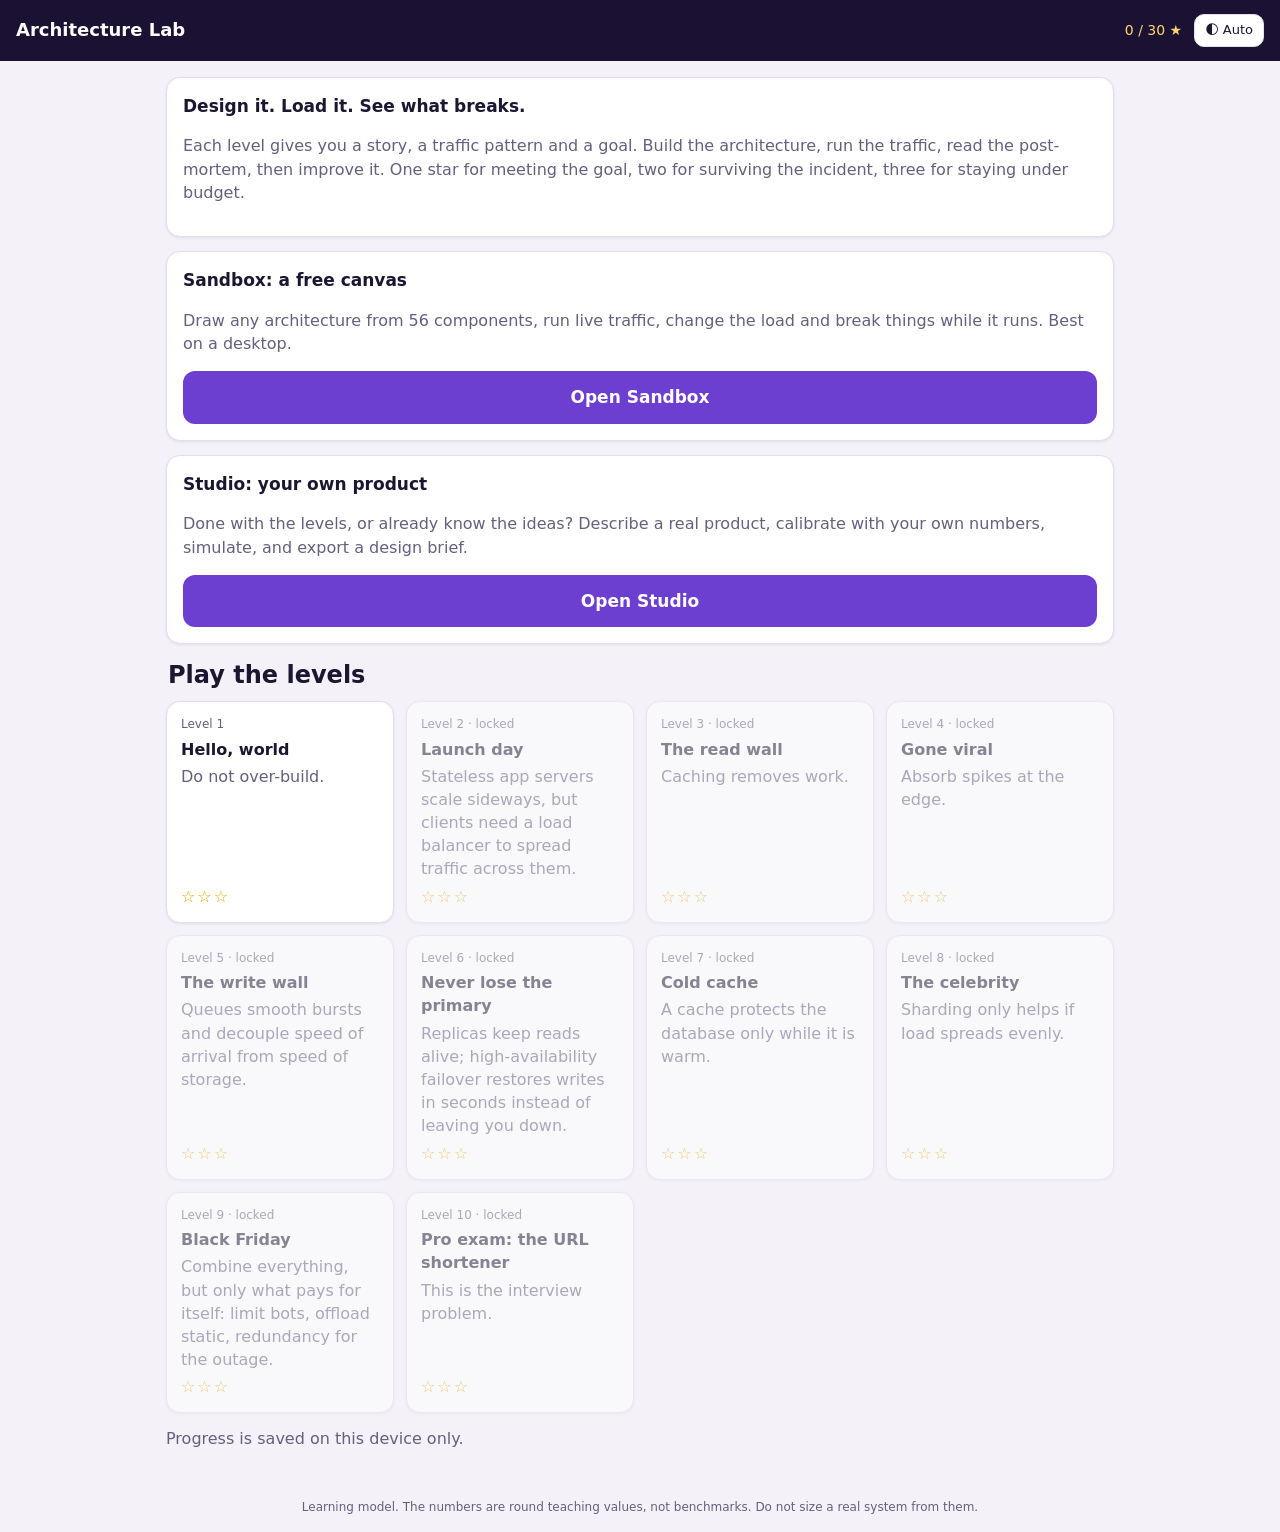
==== index.html @ b8d953fd "Architecture Lab: system design sandbox, 303-component catalog, 118 examples, interview practice, lo" ====
<!doctype html>
<html lang="en">
<head>
<meta charset="utf-8">
<title>Architecture Lab</title>
<meta name="viewport" content="width=device-width, initial-scale=1, viewport-fit=cover">
<meta name="description" content="Design a system, run real-looking traffic through it, and see what breaks. Ten levels from a blog to a URL shortener interview.">
<meta name="theme-color" content="#1b1233">
<meta name="apple-mobile-web-app-capable" content="yes">
<meta name="mobile-web-app-capable" content="yes">
<meta name="apple-mobile-web-app-status-bar-style" content="black-translucent">
<meta name="apple-mobile-web-app-title" content="Arch Lab">
<link rel="manifest" href="manifest.webmanifest">
<link rel="icon" href="icon.svg" type="image/svg+xml">
<link rel="apple-touch-icon" href="icon-180.png">
<link rel="stylesheet" href="style.css">
<script src="theme.js"></script>
</head>
<body>
<header class="top">
  <button id="back" class="icon" aria-label="Back to levels" hidden>&larr;</button>
  <h1 id="title">Architecture Lab</h1>
  <span id="totalStars" class="stars-total" aria-label="Total stars"></span>
</header>
<main id="app" aria-live="polite"></main>
<footer class="foot">Learning model. The numbers are round teaching values, not benchmarks. Do not size a real system from them.</footer>
<script src="engine.js"></script>
<script src="levels.js"></script>
<script src="graph.js"></script>
<script src="app.js"></script>
</body>
</html>
---- style.css ----
:root {
  --bg: #f4f2f8; --card: #ffffff; --ink: #1c1730; --muted: #665f7d; --line: #e3deee; --accent: #6d3fd0; --accent-ink: #ffffff; --accent-soft: #efe8fb;
  --ok: #157a3d; --ok-bg: #e3f5ea; --warn: #8a5a00; --warn-bg: #fff2d1; --bad: #b3261e; --bad-bg: #fde8e6; --chart-a: #6d3fd0; --chart-b: #d9534f; --shadow: 0 1px 3px rgba(20,10,50,.08);
  color-scheme: light;
}
@media (prefers-color-scheme: dark) {
  :root:not([data-theme="light"]) { --bg: #120e1f; --card: #1c1730; --ink: #eeeaf8; --muted: #a59fbc; --line: #2f2848; --accent: #a78bfa; --accent-ink: #160f2a; --accent-soft: #2a2145;
    --ok: #6ee7a0; --ok-bg: #12372377; --warn: #f5c16c; --warn-bg: #3a2d1288; --bad: #ff9c94; --bad-bg: #4a1f1c88; --chart-a: #a78bfa; --chart-b: #ff8a80; --shadow: none; color-scheme: dark; }
}
:root[data-theme="dark"] { --bg: #120e1f; --card: #1c1730; --ink: #eeeaf8; --muted: #a59fbc; --line: #2f2848; --accent: #a78bfa; --accent-ink: #160f2a; --accent-soft: #2a2145;
    --ok: #6ee7a0; --ok-bg: #12372377; --warn: #f5c16c; --warn-bg: #3a2d1288; --bad: #ff9c94; --bad-bg: #4a1f1c88; --chart-a: #a78bfa; --chart-b: #ff8a80; --shadow: none; color-scheme: dark; }
* { box-sizing: border-box; -webkit-tap-highlight-color: transparent; }
html, body { margin: 0; background: var(--bg); color: var(--ink); font: 16px/1.45 -apple-system, "Segoe UI", system-ui, sans-serif; }
body { padding: env(safe-area-inset-top) env(safe-area-inset-right) env(safe-area-inset-bottom) env(safe-area-inset-left); min-height: 100vh; display: flex; flex-direction: column; }
.top { display: flex; align-items: center; gap: 12px; padding: 14px 16px; background: #1b1233; color: #fff; position: sticky; top: 0; z-index: 5; }
.top h1 { margin: 0; font-size: 18px; flex: 1; overflow: hidden; text-overflow: ellipsis; white-space: nowrap; }
.stars-total { font-size: 14px; color: #ffd36b; white-space: nowrap; }
button { font: inherit; color: inherit; cursor: pointer; }
button.icon { background: rgba(255,255,255,.14); color: #fff; border: 0; width: 40px; height: 40px; border-radius: 10px; font-size: 20px; }
main { flex: 1; width: 100%; max-width: 980px; margin: 0 auto; padding: 16px; }
.foot { text-align: center; color: var(--muted); font-size: 12px; padding: 16px; }
.card { background: var(--card); border: 1px solid var(--line); border-radius: 14px; padding: 16px; box-shadow: var(--shadow); margin-bottom: 14px; }
.card h2 { margin: 0 0 8px; font-size: 17px; }
.muted { color: var(--muted); }
.grid { display: grid; grid-template-columns: repeat(auto-fill, minmax(200px, 1fr)); gap: 12px; }
.lvl { text-align: left; border: 1px solid var(--line); background: var(--card); border-radius: 14px; padding: 14px; min-height: 108px; display: flex; flex-direction: column; gap: 4px; box-shadow: var(--shadow); }
.lvl[disabled] { opacity: .5; cursor: not-allowed; }
.lvl .n { font-size: 12px; color: var(--muted); }
.lvl .t { font-weight: 650; }
.lvl .s { margin-top: auto; color: #e0a800; letter-spacing: 2px; }
.chips { display: flex; flex-wrap: wrap; gap: 8px; margin: 10px 0 0; }
.chip { padding: 6px 10px; border-radius: 999px; font-size: 13px; background: var(--accent-soft); color: var(--ink); }
.chip.ok { background: var(--ok-bg); color: var(--ok); }
.chip.bad { background: var(--bad-bg); color: var(--bad); }
.chip.warn { background: var(--warn-bg); color: var(--warn); }
.layout { display: grid; grid-template-columns: 1fr; gap: 14px; }
@media (min-width: 860px) { .layout { grid-template-columns: 1.05fr .95fr; align-items: start; } }
.ctl { display: flex; align-items: center; justify-content: space-between; gap: 12px; padding: 10px 0; border-top: 1px solid var(--line); flex-wrap: wrap; }
.ctl:first-of-type { border-top: 0; }
.ctl .lab { font-weight: 600; }
.ctl .hint { display: block; font-weight: 400; font-size: 12px; color: var(--muted); }
.seg { display: inline-flex; border: 1px solid var(--line); border-radius: 10px; overflow: hidden; }
.seg button { border: 0; background: transparent; padding: 9px 12px; min-width: 44px; min-height: 40px; }
.seg button[aria-pressed="true"] { background: var(--accent); color: var(--accent-ink); font-weight: 650; }
.step { display: inline-flex; align-items: center; border: 1px solid var(--line); border-radius: 10px; overflow: hidden; }
.step button { border: 0; background: var(--accent-soft); width: 44px; height: 40px; font-size: 20px; }
.step output { min-width: 44px; text-align: center; font-variant-numeric: tabular-nums; font-weight: 650; }
.primary { background: var(--accent); color: var(--accent-ink); border: 0; border-radius: 12px; padding: 14px 18px; font-weight: 700; width: 100%; font-size: 17px; }
.ghost { background: transparent; border: 1px solid var(--line); border-radius: 12px; padding: 12px 16px; }
.row { display: flex; gap: 10px; flex-wrap: wrap; }
.row > * { flex: 1; }
.flow { display: flex; flex-direction: column; align-items: stretch; gap: 0; }
.tier { border: 1px solid var(--line); border-radius: 10px; padding: 9px 12px; background: var(--card); display: flex; justify-content: space-between; gap: 10px; align-items: center; position: relative; }
.tier + .tier::before { content: ""; position: absolute; left: 50%; top: -9px; width: 2px; height: 9px; background: var(--muted); }
.tier + .tier { margin-top: 9px; }
.tier .name { font-weight: 600; }
.tier .meta { color: var(--muted); font-size: 13px; text-align: right; }
.tier.u-ok { border-color: var(--ok); }
.tier.u-warn { border-color: #d29922; background: var(--warn-bg); }
.tier.u-bad { border-color: var(--bad); background: var(--bad-bg); }
.tier.off { opacity: .45; border-style: dashed; }
.metrics { display: grid; grid-template-columns: repeat(auto-fit, minmax(150px, 1fr)); gap: 10px; }
.metric { border: 1px solid var(--line); border-radius: 12px; padding: 10px 12px; }
.metric .k { font-size: 12px; color: var(--muted); }
.metric .v { font-size: 20px; font-weight: 700; }
.metric.ok { border-color: var(--ok); } .metric.bad { border-color: var(--bad); }
.metric .g { font-size: 12px; }
svg.chart { width: 100%; height: auto; display: block; }
.post li { margin: 6px 0; }
.result-stars { font-size: 32px; letter-spacing: 6px; color: #e0a800; text-align: center; }
.tabs { display: flex; gap: 6px; margin: 4px 0 10px; }
.tabs button { flex: 1; border: 1px solid var(--line); background: transparent; border-radius: 10px; padding: 8px; }
.tabs button[aria-pressed="true"] { background: var(--accent-soft); font-weight: 650; }
/* Studio */
.formgrid { display: grid; grid-template-columns: repeat(auto-fit, minmax(150px, 1fr)); gap: 12px; }
.fld { display: flex; flex-direction: column; gap: 4px; font-size: 14px; }
.fld small { font-size: 11px; }
.fld input, .fld select, .calrow input[type="number"] { font: inherit; padding: 10px; border: 1px solid var(--line); border-radius: 10px; background: var(--bg); color: var(--ink); width: 100%; min-height: 42px; }
.grp { font-size: 13px; text-transform: uppercase; letter-spacing: .04em; color: var(--muted); margin: 16px 0 6px; }
.chk { display: inline-flex; align-items: center; gap: 8px; font-size: 14px; }
.chk input { width: 20px; height: 20px; }
.chk-list { display: flex; flex-wrap: wrap; gap: 8px 18px; }
.calrow { display: grid; grid-template-columns: 1fr 110px; gap: 6px 10px; align-items: center; padding: 8px 0; border-top: 1px solid var(--line); }
.calrow .lab { grid-column: 1 / -1; font-weight: 600; }
.calrow .chk.sm { font-size: 13px; }
.calrow .chip { justify-self: start; }
/* Score, live run, tips */
.score { display: flex; align-items: center; gap: 16px; margin-bottom: 10px; }
.score .big { font-size: 44px; font-weight: 800; line-height: 1; color: var(--accent); }
.score .big small { font-size: 16px; color: var(--muted); font-weight: 600; }
.dim { display: grid; grid-template-columns: 1fr 1fr 48px; gap: 10px; align-items: center; font-size: 13px; margin: 6px 0; }
.dim .bar { height: 8px; background: var(--accent-soft); border-radius: 99px; overflow: hidden; }
.dim .bar i { display: block; height: 100%; background: var(--accent); border-radius: 99px; }
.dim b { text-align: right; }
@media (max-width: 420px) { .dim { grid-template-columns: 1.2fr 1fr 44px; } }
#live .tier { transition: background .12s, border-color .12s; }
/* Canvas */
.cv-head { display: flex; align-items: center; justify-content: space-between; gap: 10px; margin-bottom: 8px; flex-wrap: wrap; }
.cv-head h2 { margin: 0; }
.palette { display: flex; gap: 8px; overflow-x: auto; padding: 4px 0 10px; -webkit-overflow-scrolling: touch; }
.pal { flex: 0 0 auto; display: flex; flex-direction: column; align-items: center; gap: 2px; min-width: 84px; padding: 8px 10px; border: 1.5px dashed var(--muted); border-radius: 12px; background: var(--card); font-size: 12px; font-family: "Segoe Print", "Bradley Hand", "Comic Sans MS", cursive; }
.pal span { font-size: 22px; }
.pal[disabled] { opacity: .35; cursor: not-allowed; }
.cv-wrap { overflow: auto; border: 1px solid var(--line); border-radius: 14px; background:
  radial-gradient(circle, var(--line) 1px, transparent 1px) 0 0 / 22px 22px, var(--bg); touch-action: pan-x pan-y; }
#cv { width: 100%; min-width: 960px; height: auto; display: block; font-family: "Segoe Print", "Bradley Hand", "Comic Sans MS", cursive; user-select: none; -webkit-user-select: none; touch-action: none; }
#cv .box { fill: var(--card); stroke: var(--ink); stroke-width: 2.2; filter: url(#roughN); }
#cv .node { cursor: grab; }
#cv .node.u-ok .box { stroke: var(--ok); } #cv .node.u-warn .box { stroke: #d29922; fill: var(--warn-bg); } #cv .node.u-bad .box { stroke: var(--bad); fill: var(--bad-bg); }
#cv .node.dead { opacity: .55; } #cv .node.dead .box { stroke-dasharray: 6 5; }
#cv .node.sel .box { stroke: var(--accent); stroke-width: 3.6; } #cv .node.link .box { stroke: var(--accent); stroke-dasharray: 3 4; }
#cv .ico { font-size: 22px; } #cv .lbl { font-size: 12px; font-weight: 700; fill: var(--ink); } #cv .sub { font-size: 12.5px; fill: var(--muted); } #cv .pct { font-size: 13px; font-weight: 700; fill: var(--ink); } #cv .dn { font-size: 12px; fill: var(--bad); }
#cv .w { fill: none; stroke: var(--ink); stroke-width: 2.2; marker-end: url(#arr); opacity: .8; }
#cv .wire.dead .w { stroke-dasharray: 5 6; opacity: .35; }
#cv .wire.flow .w { stroke: var(--accent); stroke-width: 3; stroke-dasharray: 10 8; animation: dash .8s linear infinite; opacity: 1; }
#cv .wire.hot .w { stroke: var(--bad); }
#cv .hit { fill: none; stroke: transparent; stroke-width: 20; cursor: pointer; }
#cv .selw { fill: none; stroke: var(--accent); stroke-width: 6; opacity: .3; }
@keyframes dash { to { stroke-dashoffset: -36; } }
@media (prefers-reduced-motion: reduce) { #cv .wire.flow .w { animation: none; } }
.cv-tools { display: flex; gap: 12px; align-items: center; flex-wrap: wrap; margin: 10px 0; font-size: 13px; }
.inspector { border: 1px dashed var(--line); border-radius: 12px; padding: 10px 12px; margin-top: 8px; display: flex; flex-direction: column; gap: 4px; }
.inspector .ctl { padding: 6px 0; }

.theme-btn { margin-left: auto; border: 1px solid var(--line); background: var(--card); color: var(--ink); border-radius: 10px; padding: 6px 10px; cursor: pointer; font: inherit; font-size: 13px; }
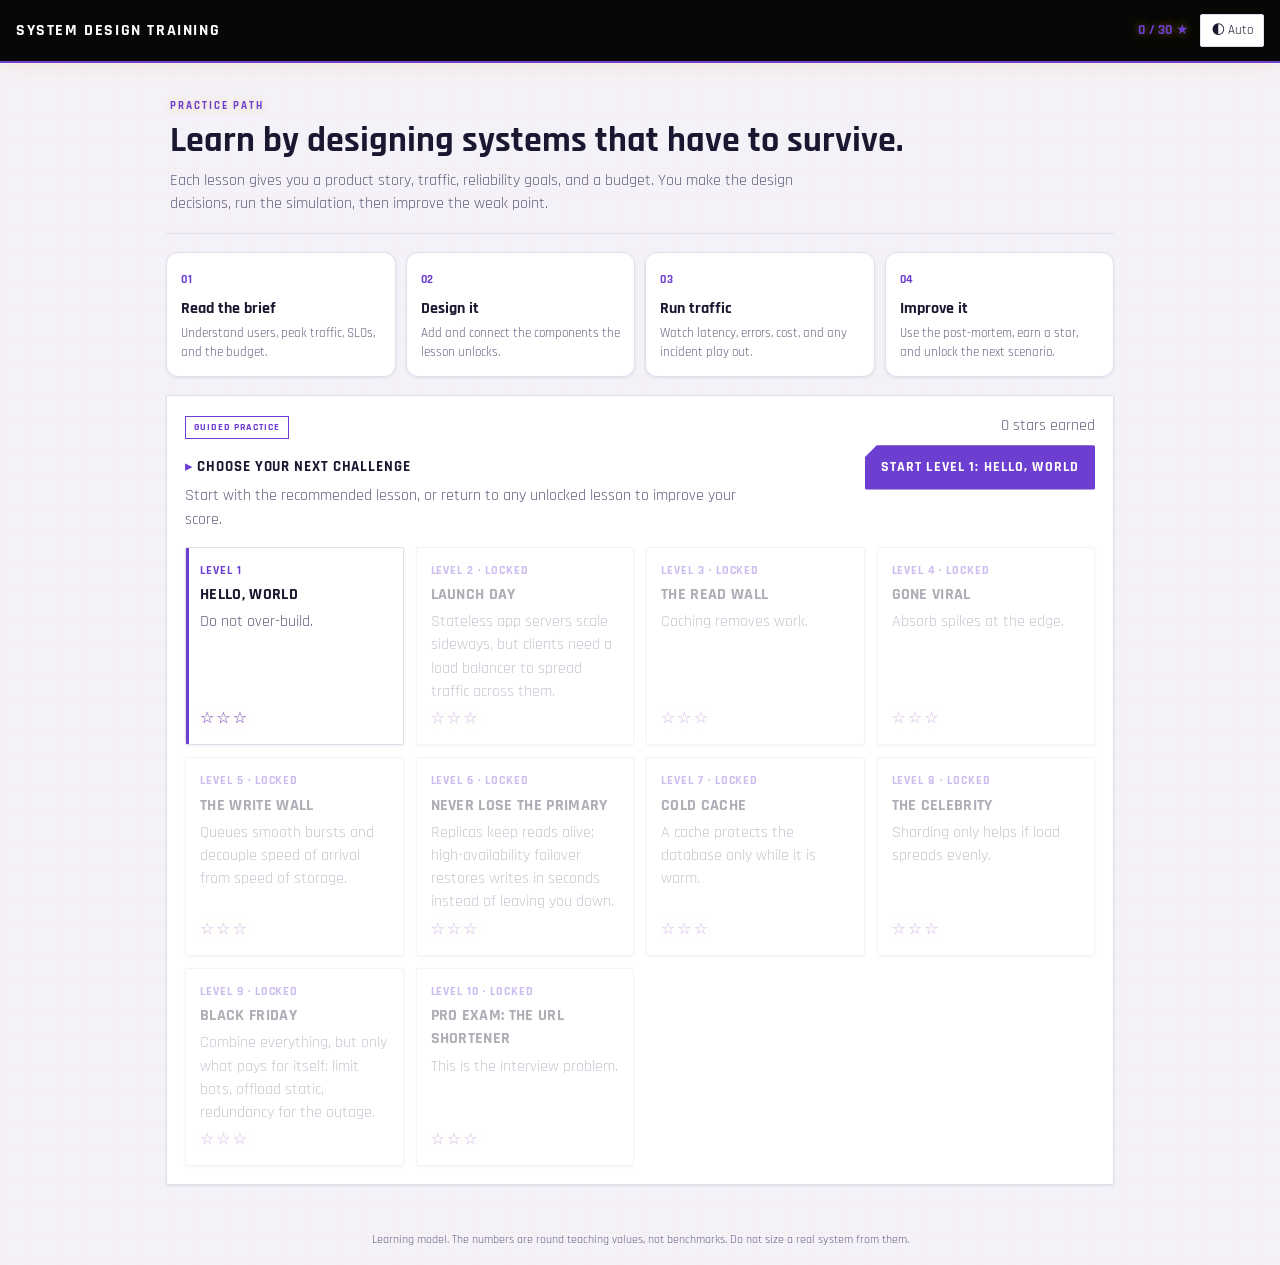
==== commit 4721a8cb: "Real Play: full-width canvas, resizable right-side panels, tactical theme - Remove stale "three-bran" ====
--- a/index.html
+++ b/index.html
@@ -14,7 +14,10 @@
 <link rel="icon" href="icon.svg" type="image/svg+xml">
 <link rel="apple-touch-icon" href="icon-180.png">
 <link rel="stylesheet" href="style.css">
+<link rel="stylesheet" href="style-tactical.css">
+<link href="https://fonts.googleapis.com/css2?family=Rajdhani:wght@500;600;700&display=swap" rel="stylesheet">
 <script src="theme.js"></script>
+<script>if(new URLSearchParams(location.search).get("embed")==="control-room")document.documentElement.classList.add("control-room-embed");</script>
 </head>
 <body>
 <header class="top">
@@ -24,9 +27,9 @@
 </header>
 <main id="app" aria-live="polite"></main>
 <footer class="foot">Learning model. The numbers are round teaching values, not benchmarks. Do not size a real system from them.</footer>
-<script src="engine.js"></script>
-<script src="levels.js"></script>
-<script src="graph.js"></script>
-<script src="app.js"></script>
+<script src="engine.js?v=cr1"></script>
+<script src="levels.js?v=cr1"></script>
+<script src="graph.js?v=cr1"></script>
+<script src="app.js?v=20261001-training-path"></script>
 </body>
 </html>
--- a/style.css
+++ b/style.css
@@ -123,3 +123,26 @@
 .inspector .ctl { padding: 6px 0; }
 
 .theme-btn { margin-left: auto; border: 1px solid var(--line); background: var(--card); color: var(--ink); border-radius: 10px; padding: 6px 10px; cursor: pointer; font: inherit; font-size: 13px; }
+
+/* Focused training entry: levels are the product, not a module landing page. */
+.training-hero { padding: 20px 4px 18px; border-bottom: 1px solid var(--line); margin-bottom: 18px; }
+.training-hero h2 { margin: 7px 0 8px; font-size: clamp(25px, 4vw, 36px); line-height: 1.08; }
+.training-hero p { max-width: 650px; margin: 0; }
+.training-levels { padding: 18px; }
+.training-levels-head { display: flex; align-items: flex-start; justify-content: space-between; gap: 16px; margin-bottom: 16px; }
+.training-levels-head h2 { margin: 7px 0 0; font-size: 20px; }
+.training-next-copy { margin: 7px 0 0; max-width: 580px; }
+.training-next-action { display: grid; gap: 8px; justify-items: end; min-width: min(100%, 280px); }
+.training-start { width: auto; max-width: 100%; font-size: 14px; padding: 12px 16px; }
+.training-flow { display: grid; grid-template-columns: repeat(4, minmax(0, 1fr)); gap: 10px; margin: 0 0 18px; }
+.training-flow article { background: var(--card); border: 1px solid var(--line); border-radius: 12px; padding: 14px; box-shadow: var(--shadow); }
+.training-flow span { color: var(--accent); font-size: 12px; font-weight: 750; letter-spacing: .08em; }
+.training-flow h3 { margin: 7px 0 4px; font-size: 16px; }
+.training-flow p { color: var(--muted); font-size: 13px; margin: 0; }
+@media (max-width: 760px) { .training-flow { grid-template-columns: repeat(2, minmax(0, 1fr)); } }
+@media (max-width: 560px) { .training-levels-head { flex-direction: column; gap: 8px; } }
+@media (max-width: 560px) { .training-next-action { justify-items: stretch; width: 100%; } .training-start { width: 100%; } }
+
+/* Embedded learning uses the Control Room header and navigation. */
+html.control-room-embed .top { display: none !important; }
+html.control-room-embed body { grid-template-rows: 1fr auto; }
--- a/style-tactical.css
+++ b/style-tactical.css
@@ -0,0 +1,108 @@
+/* Tactical HUD skin for the Control Module (home page) — matches theme-tactical.css.
+   Applies only for Dark (explicit) or Auto-with-system-dark, so Light mode is real light. */
+:root[data-theme="dark"] {
+  --bg: #0b0d0a; --card: #14170f; --ink: #eef1e6; --muted: #8d9482; --line: #2c3324;
+  --accent: #f2a900; --accent-ink: #14170f; --accent-soft: #2a2410;
+  --ok: #7ee081; --ok-bg: #16321a; --warn: #ffcf5c; --warn-bg: #3a2c08;
+  --bad: #ff5c4d; --bad-bg: #3a1512; --chart-a: #f2a900; --chart-b: #ff5c4d; --shadow: none;
+  color-scheme: dark;
+}
+@media (prefers-color-scheme: dark) {
+  :root:not([data-theme="light"]) {
+    --bg: #0b0d0a; --card: #14170f; --ink: #eef1e6; --muted: #8d9482; --line: #2c3324;
+    --accent: #f2a900; --accent-ink: #14170f; --accent-soft: #2a2410;
+    --ok: #7ee081; --ok-bg: #16321a; --warn: #ffcf5c; --warn-bg: #3a2c08;
+    --bad: #ff5c4d; --bad-bg: #3a1512; --chart-a: #f2a900; --chart-b: #ff5c4d; --shadow: none;
+    color-scheme: dark;
+  }
+}
+
+html, body {
+  font-family: "Rajdhani", "Segoe UI", system-ui, sans-serif;
+  background:
+    linear-gradient(rgba(242,169,0,.03) 1px, transparent 1px) 0 0 / 100% 28px,
+    linear-gradient(90deg, rgba(242,169,0,.03) 1px, transparent 1px) 0 0 / 28px 100%,
+    var(--bg);
+}
+
+.top {
+  background: #070805;
+  border-bottom: 2px solid var(--accent);
+  box-shadow: 0 2px 18px rgba(242,169,0,.15);
+}
+/* Embedded inside the Control Room's own header — don't duplicate title/stars/theme toggle. */
+html.embedded .top #title, html.embedded .top .stars-total { display: none; }
+html.embedded .top { padding: 6px 12px; min-height: 0; }
+html.embedded .theme-btn { margin-left: auto; }
+html.embedded main#app { padding-top: 0; max-width: none; padding-left: 24px; padding-right: 24px; }
+html.embedded .layout { grid-template-columns: 1fr; }
+@media (min-width: 1100px) { html.embedded .layout { grid-template-columns: 1.3fr .9fr; } }
+html.embedded .cr-modules { grid-template-columns: 1fr; }
+@media (min-width: 860px) { html.embedded .cr-modules { grid-template-columns: repeat(3, 1fr); } }
+@media (min-width: 1500px) { html.embedded main#app { padding-left: 48px; padding-right: 48px; } }
+.top h1 { text-transform: uppercase; letter-spacing: .1em; font-size: 16px; }
+.stars-total { color: var(--accent); text-shadow: 0 0 8px rgba(242,169,0,.5); font-weight: 700; }
+button.icon { border-radius: 2px; background: rgba(238,241,230,.08); }
+
+.card, .lvl, .metric, .tier, .inspector {
+  border-radius: 2px !important;
+  border: 1px solid var(--line);
+}
+.card h2 { text-transform: uppercase; letter-spacing: .06em; font-size: 15px; }
+.card h2::before { content: "▸ "; color: var(--accent); }
+
+.lvl { position: relative; overflow: hidden; }
+.lvl .n { text-transform: uppercase; letter-spacing: .08em; font-weight: 700; color: var(--accent); }
+.lvl .t { text-transform: uppercase; letter-spacing: .02em; }
+.lvl:not([disabled])::before {
+  content: ""; position: absolute; left: 0; top: 0; bottom: 0; width: 3px; background: var(--accent);
+}
+.lvl[disabled] { opacity: .35; }
+.lvl .s { color: var(--accent); text-shadow: 0 0 6px rgba(242,169,0,.4); }
+
+.chip { border-radius: 2px !important; text-transform: uppercase; font-size: 11px; letter-spacing: .05em; font-weight: 700; }
+
+.primary {
+  border-radius: 2px !important;
+  background: var(--accent); color: var(--accent-ink); font-weight: 800;
+  text-transform: uppercase; letter-spacing: .08em;
+  clip-path: polygon(12px 0, 100% 0, 100% 100%, 0 100%, 0 12px);
+  box-shadow: 0 0 18px rgba(242,169,0,.4);
+}
+.ghost { border-radius: 2px !important; border-color: var(--line); text-transform: uppercase; letter-spacing: .06em; font-size: 13px; }
+
+.seg, .step, .tabs button { border-radius: 2px !important; }
+.seg button[aria-pressed="true"], .tabs button[aria-pressed="true"] {
+  background: var(--accent); color: var(--accent-ink); box-shadow: 0 0 10px rgba(242,169,0,.4);
+}
+
+.metric .v { font-family: "Rajdhani", monospace; }
+.score .big { font-family: "Rajdhani", monospace; text-shadow: 0 0 14px rgba(242,169,0,.45); }
+.result-stars { color: var(--accent); text-shadow: 0 0 10px rgba(242,169,0,.5); }
+
+/* Control Room */
+.control-room-hero { padding: 4px 2px 18px; border-bottom: 1px solid var(--line); margin-bottom: 16px; }
+.cr-kicker { display: block; color: var(--accent); font-size: 11px; font-weight: 800; letter-spacing: .18em; text-transform: uppercase; text-shadow: 0 0 8px rgba(242,169,0,.4); }
+.control-room-hero h2 { margin: 8px 0 8px; font-size: 24px; letter-spacing: -.01em; text-transform: none; }
+.control-room-hero h2::before { content: none; }
+.cr-modules { display: grid; grid-template-columns: 1fr; gap: 14px; }
+@media (min-width: 860px) { .cr-modules { grid-template-columns: repeat(3, 1fr); align-items: start; } }
+.cr-module { position: relative; padding-top: 20px; }
+.cr-badge {
+  display: inline-block; margin-bottom: 10px; padding: 3px 8px;
+  border: 1px solid var(--accent); color: var(--accent);
+  font-size: 10px; font-weight: 800; letter-spacing: .1em; text-transform: uppercase;
+}
+
+/* free canvas (Studio) — drop the hand-drawn sketch look for a sharp tactical line */
+#cv .box { filter: none; stroke-width: 1.6; }
+#cv .node.sel .box { filter: drop-shadow(0 0 6px rgba(242,169,0,.6)); }
+.pal { border-radius: 2px !important; font-family: "Rajdhani", sans-serif; text-transform: uppercase; font-size: 10.5px; letter-spacing: .05em; }
+.cv-wrap { border-radius: 2px !important; background: radial-gradient(circle, var(--line) 1px, transparent 1px) 0 0 / 22px 22px, var(--bg); }
+
+.fld input, .fld select, .calrow input, .theme-btn { border-radius: 2px !important; }
+
+::-webkit-scrollbar { width: 9px; height: 9px; }
+::-webkit-scrollbar-track { background: #070805; }
+::-webkit-scrollbar-thumb { background: var(--line); border: 1px solid #070805; }
+::-webkit-scrollbar-thumb:hover { background: var(--accent); }
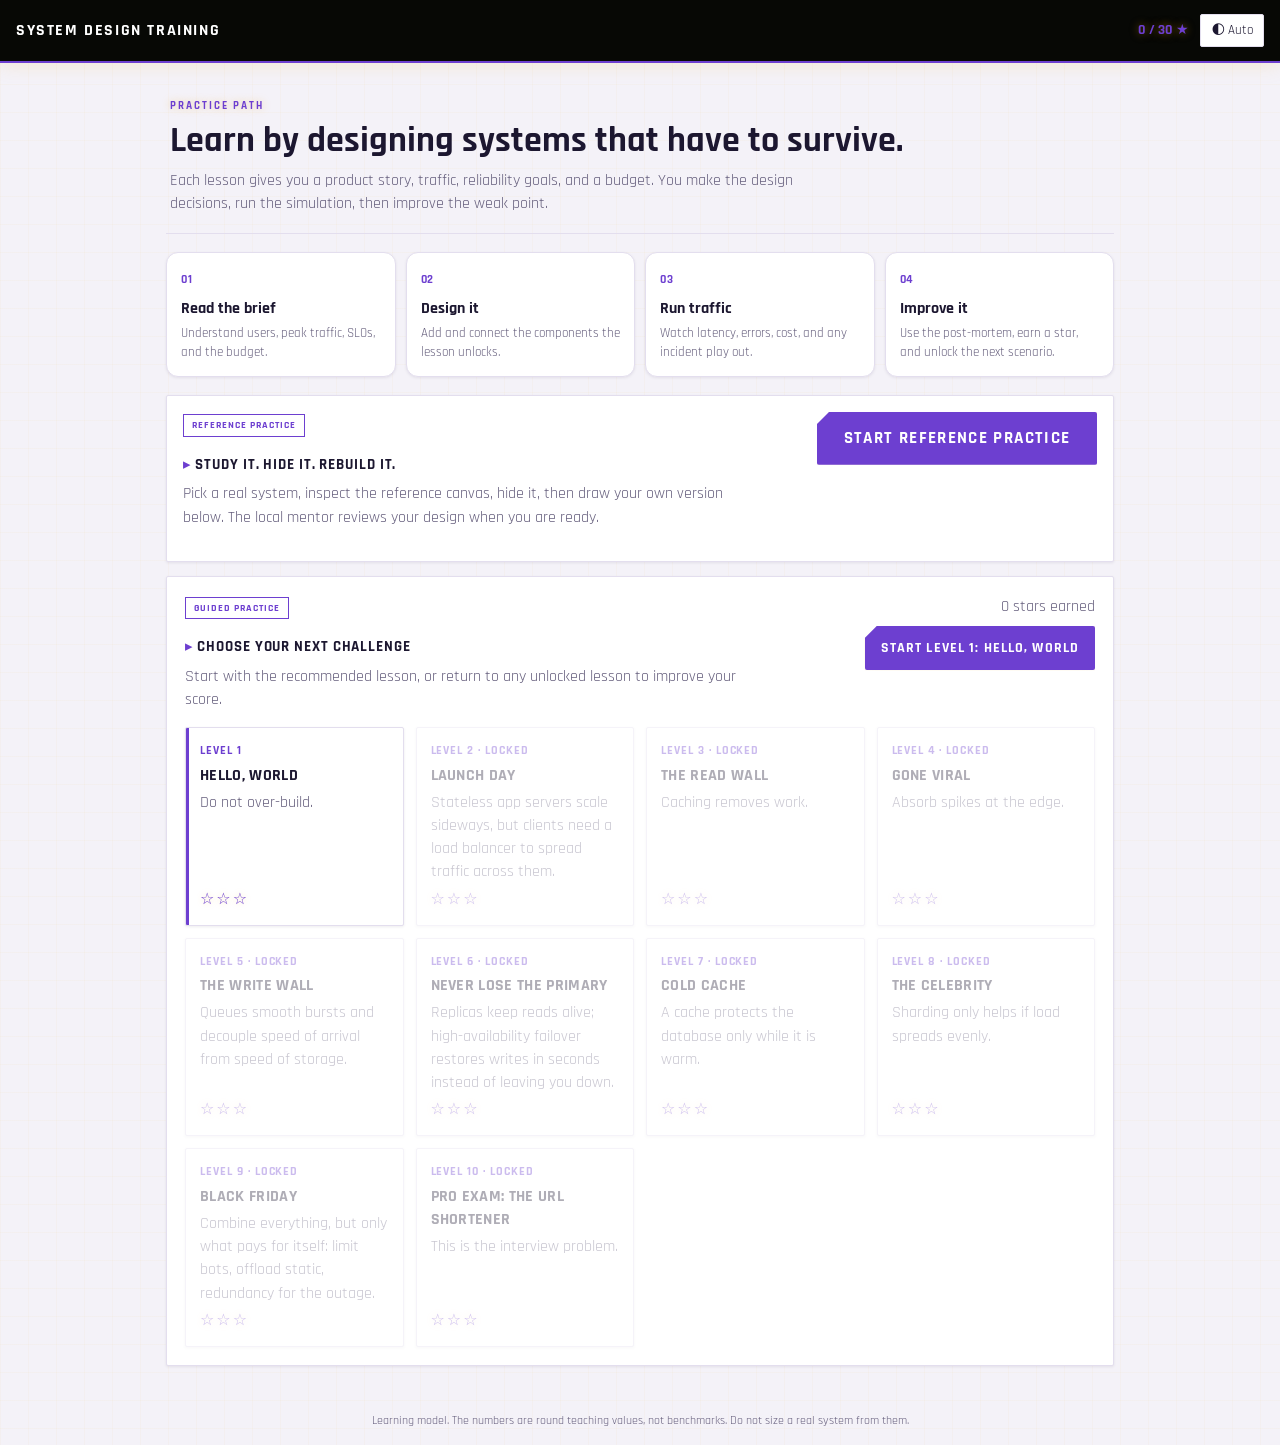
==== commit 5897a73b: "Learn practice view, cleaner canvas wiring, and a public-safe build Adds the Learn reference practic" ====
--- a/index.html
+++ b/index.html
@@ -13,11 +13,11 @@
 <link rel="manifest" href="manifest.webmanifest">
 <link rel="icon" href="icon.svg" type="image/svg+xml">
 <link rel="apple-touch-icon" href="icon-180.png">
-<link rel="stylesheet" href="style.css">
+<link rel="stylesheet" href="style.css?v=20261002i-ref-full-width">
 <link rel="stylesheet" href="style-tactical.css">
 <link href="https://fonts.googleapis.com/css2?family=Rajdhani:wght@500;600;700&display=swap" rel="stylesheet">
 <script src="theme.js"></script>
-<script>if(new URLSearchParams(location.search).get("embed")==="control-room")document.documentElement.classList.add("control-room-embed");</script>
+<script src="embed-flags.js"></script>
 </head>
 <body>
 <header class="top">
@@ -26,10 +26,14 @@
   <span id="totalStars" class="stars-total" aria-label="Total stars"></span>
 </header>
 <main id="app" aria-live="polite"></main>
+<dialog id="referenceDialog" class="reference-dialog">
+  <div class="reference-dialog-head"><b id="referenceDialogTitle">Reference design</b><button id="referenceDialogClose" class="icon" aria-label="Close">&times;</button></div>
+  <iframe id="referenceDialogFrame" class="reference-dialog-frame" title="Reference architecture, full size"></iframe>
+</dialog>
 <footer class="foot">Learning model. The numbers are round teaching values, not benchmarks. Do not size a real system from them.</footer>
 <script src="engine.js?v=cr1"></script>
 <script src="levels.js?v=cr1"></script>
 <script src="graph.js?v=cr1"></script>
-<script src="app.js?v=20261001-training-path"></script>
+<script src="app.js?v=20261002m-ref-refit-on-open"></script>
 </body>
 </html>
--- a/style.css
+++ b/style.css
@@ -20,6 +20,25 @@
 main { flex: 1; width: 100%; max-width: 980px; margin: 0 auto; padding: 16px; }
 .foot { text-align: center; color: var(--muted); font-size: 12px; padding: 16px; }
 .card { background: var(--card); border: 1px solid var(--line); border-radius: 14px; padding: 16px; box-shadow: var(--shadow); margin-bottom: 14px; }
+.practice-shell { display: grid; gap: 14px; }
+.practice-head { display: flex; align-items: end; justify-content: space-between; gap: 18px; padding: 4px 2px 14px; border-bottom: 1px solid var(--line); }
+.practice-head h2 { margin: 6px 0; font-size: 24px; }.practice-head p { margin: 0; color: var(--muted); max-width: 620px; }
+.practice-actions { display: flex; align-items: end; gap: 8px; flex-wrap: wrap; }.practice-actions label { display: grid; gap: 4px; color: var(--muted); font-size: 12px; }.practice-actions select { min-height: 40px; padding: 7px; border: 1px solid var(--line); border-radius: 8px; background: var(--card); color: var(--ink); }.practice-actions .primary { width: auto; font-size: 13px; padding: 11px 14px; }
+.practice-step { overflow: hidden; border: 1px solid var(--line); border-radius: 14px; background: var(--card); box-shadow: var(--shadow); }.practice-step-head { display: flex; align-items: center; gap: 10px; padding: 10px 14px; border-bottom: 1px solid var(--line); }.practice-step-head > span { display: grid; place-items: center; min-width: 42px; height: 25px; padding: 0 8px; border-radius: 999px; background: var(--accent); color: var(--accent-ink); font-weight: 750; font-size: 12px; }.practice-step-head b, .practice-step-head small { display: block; }.practice-step-head small { color: var(--muted); font-size: 12px; }.practice-reference-card { overflow: hidden; border: 1px solid var(--line); border-radius: 12px; background: var(--card); box-shadow: var(--shadow); }.practice-reference-card summary { display: flex; align-items: center; justify-content: space-between; gap: 12px; padding: 11px 14px; cursor: pointer; list-style: none; font-weight: 750; }.practice-reference-card summary::-webkit-details-marker { display: none; }.practice-reference-card summary::before { content: "▸"; color: var(--accent); transition: transform .15s ease; }.practice-reference-card[open] summary::before { transform: rotate(90deg); }.practice-reference-card summary span { margin-right: auto; }.practice-reference-card summary small { color: var(--muted); font-weight: 500; }.practice-reference-body { display: flex; flex-direction: column; border-top: 1px solid var(--line); }
+.practice-reference-canvas { position: relative; border-bottom: 1px solid var(--line); }
+.practice-reference { display: block; width: 100%; height: 240px; border: 0; }
+.practice-reference-pop { position: absolute; right: 8px; top: 8px; z-index: 2; padding: 5px 9px; font-size: 11.5px; box-shadow: 0 2px 8px rgba(0,0,0,.12); }
+.practice-reference-learn { padding: 12px 14px; }
+.practice-reference-learn b { display: block; margin-bottom: 5px; font-size: 12.5px; }
+.practice-reference-learn p { margin: 0; color: var(--muted); font-size: 12.5px; line-height: 1.55; }
+.practice-board { display: block; width: 100%; height: max(720px, calc(100vh - 260px)); border: 0; }
+.reference-dialog { width: min(1200px, 94vw); height: min(560px, 78vh); padding: 0; border: 0; border-radius: 14px; box-shadow: 0 24px 64px rgba(0,0,0,.35); }
+.reference-dialog::backdrop { background: rgba(10, 8, 20, .55); }
+.reference-dialog-head { display: flex; align-items: center; justify-content: space-between; gap: 10px; padding: 12px 16px; border-bottom: 1px solid var(--line); }
+.reference-dialog-head b { font-size: 15px; }
+.reference-dialog-frame { display: block; width: 100%; height: calc(100% - 49px); border: 0; }
+.practice-library { padding: 14px; border: 1px solid var(--line); border-radius: 14px; background: var(--card); box-shadow: var(--shadow); }.practice-library-head { display: flex; justify-content: space-between; gap: 12px; align-items: center; margin-bottom: 12px; }.practice-library-head b, .practice-library-head small { display: block; }.practice-library-head small { margin-top: 3px; color: var(--muted); font-size: 12px; }.practice-library-head > span { padding: 4px 8px; border-radius: 999px; background: var(--accent-soft); color: var(--accent); font-size: 12px; font-weight: 750; white-space: nowrap; }.practice-library-grid { display: grid; grid-template-columns: repeat(auto-fill, minmax(220px, 1fr)); gap: 10px; }.practice-example { display: flex; flex-direction: column; min-height: 178px; padding: 12px; border: 1px solid var(--line); border-radius: 10px; background: var(--bg); }.practice-example.selected { border-color: var(--accent); box-shadow: inset 3px 0 var(--accent); }.practice-example > span { font-size: 10px; font-weight: 800; color: var(--accent); letter-spacing: .08em; }.practice-example h3 { margin: 6px 0; font-size: 16px; }.practice-example p { margin: 0 0 12px; color: var(--muted); font-size: 12px; line-height: 1.45; }.practice-example button { margin-top: auto; padding: 8px; border: 1px solid var(--line); border-radius: 8px; background: var(--card); color: var(--ink); font: inherit; font-size: 12px; font-weight: 700; }.practice-example button:hover { border-color: var(--accent); color: var(--accent); }
+@media (max-width: 760px) { .practice-head { align-items: start; flex-direction: column; }.practice-actions { align-items: stretch; width: 100%; }.practice-actions label, .practice-actions select, .practice-actions button { flex: 1; }.practice-reference-card summary { align-items: start; flex-direction: column; gap: 3px; }.practice-reference-card summary::before { position: absolute; right: 14px; }.practice-reference { height: 180px; }.practice-board { height: 680px; } }
 .card h2 { margin: 0 0 8px; font-size: 17px; }
 .muted { color: var(--muted); }
 .grid { display: grid; grid-template-columns: repeat(auto-fill, minmax(200px, 1fr)); gap: 12px; }
@@ -146,3 +165,18 @@
 /* Embedded learning uses the Control Room header and navigation. */
 html.control-room-embed .top { display: none !important; }
 html.control-room-embed body { grid-template-rows: 1fr auto; }
+
+/* A clearer first-run path in the Control Room learning view. */
+.practice-shell { gap: 16px; }
+.practice-head { gap: 24px; padding: 18px; border: 1px solid var(--line); border-radius: 14px; background: linear-gradient(120deg, var(--accent-soft), var(--card) 58%); box-shadow: var(--shadow); }
+.practice-intro { min-width: 0; }
+.practice-head h2 { font-size: clamp(25px, 3vw, 34px); line-height: 1.05; }
+.practice-head p { font-size: 15px; }
+.practice-meta { display: flex; flex-wrap: wrap; gap: 7px; margin-top: 13px; }
+.practice-meta span { padding: 4px 8px; border: 1px solid var(--line); border-radius: 999px; color: var(--muted); background: color-mix(in srgb, var(--card) 78%, transparent); font-size: 11px; font-weight: 700; }
+.practice-actions { display: grid; grid-template-columns: auto minmax(155px, 1fr); align-items: end; gap: 8px; min-width: 325px; }
+.practice-actions select { min-height: 42px; padding: 7px 10px; }
+.practice-actions .primary { grid-column: 1 / -1; width: 100%; padding: 12px 14px; }
+.practice-step-head { padding: 12px 14px; }
+.practice-step-head em { margin-left: auto; padding: 4px 8px; border-radius: 999px; background: var(--accent-soft); color: var(--accent); font-style: normal; font-size: 11px; font-weight: 750; white-space: nowrap; }
+@media (max-width: 760px) { .practice-head { padding: 16px; } .practice-actions { width: 100%; min-width: 0; } .practice-actions label, .practice-actions select, .practice-actions button { min-width: 0; } .practice-step-head { align-items: flex-start; } .practice-step-head em { display: none; } }
